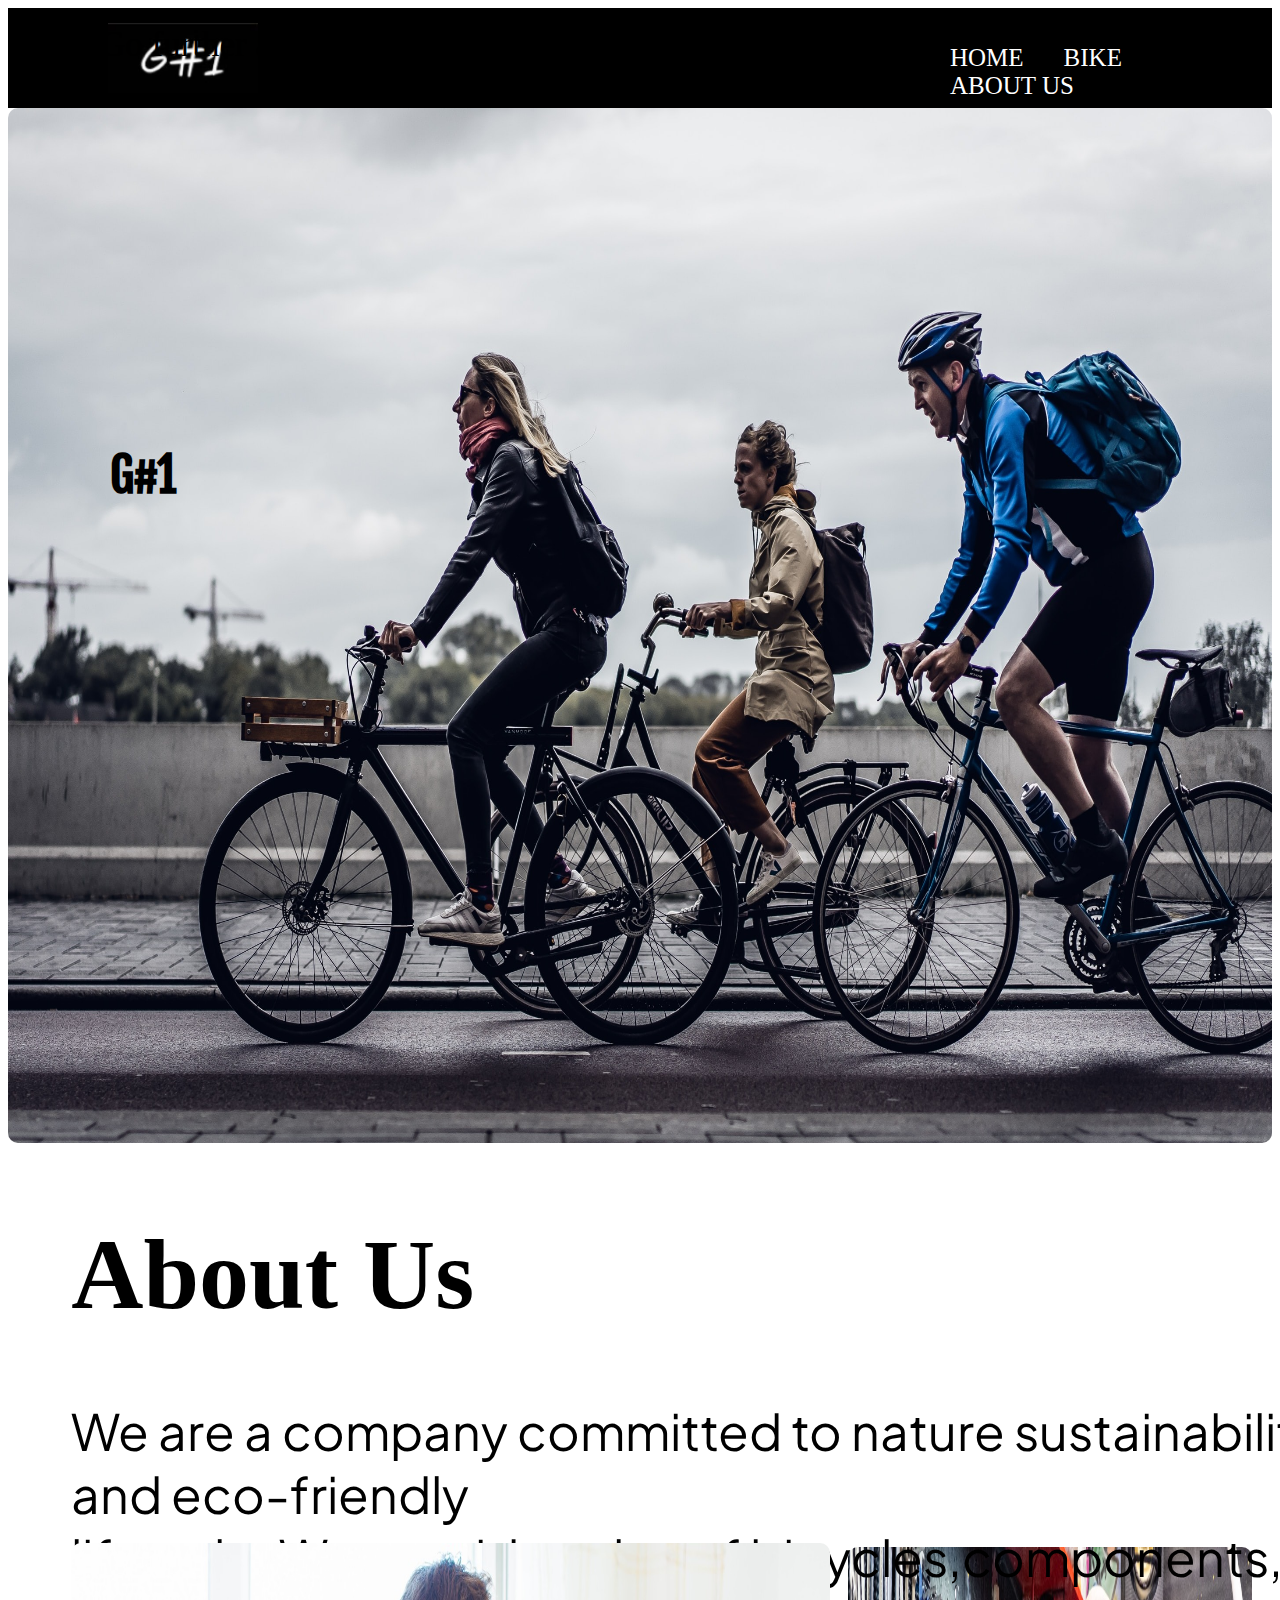
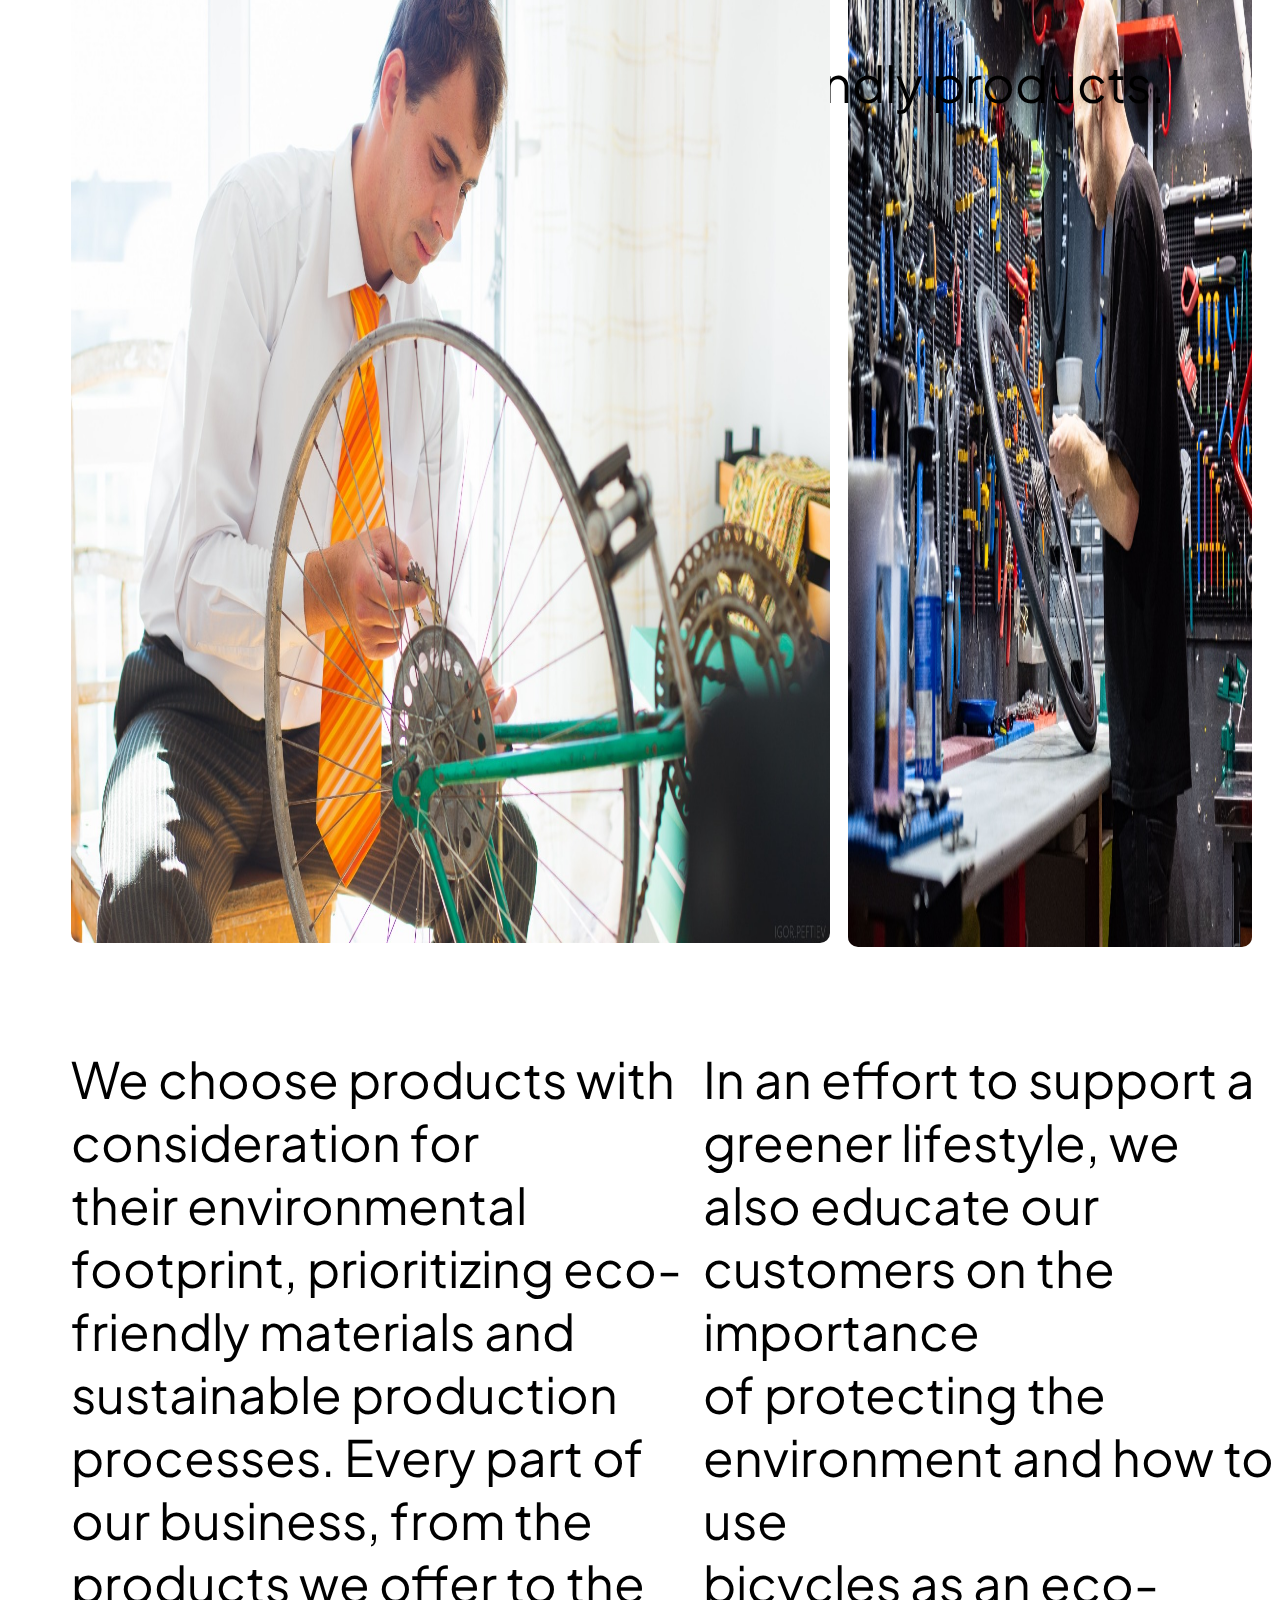
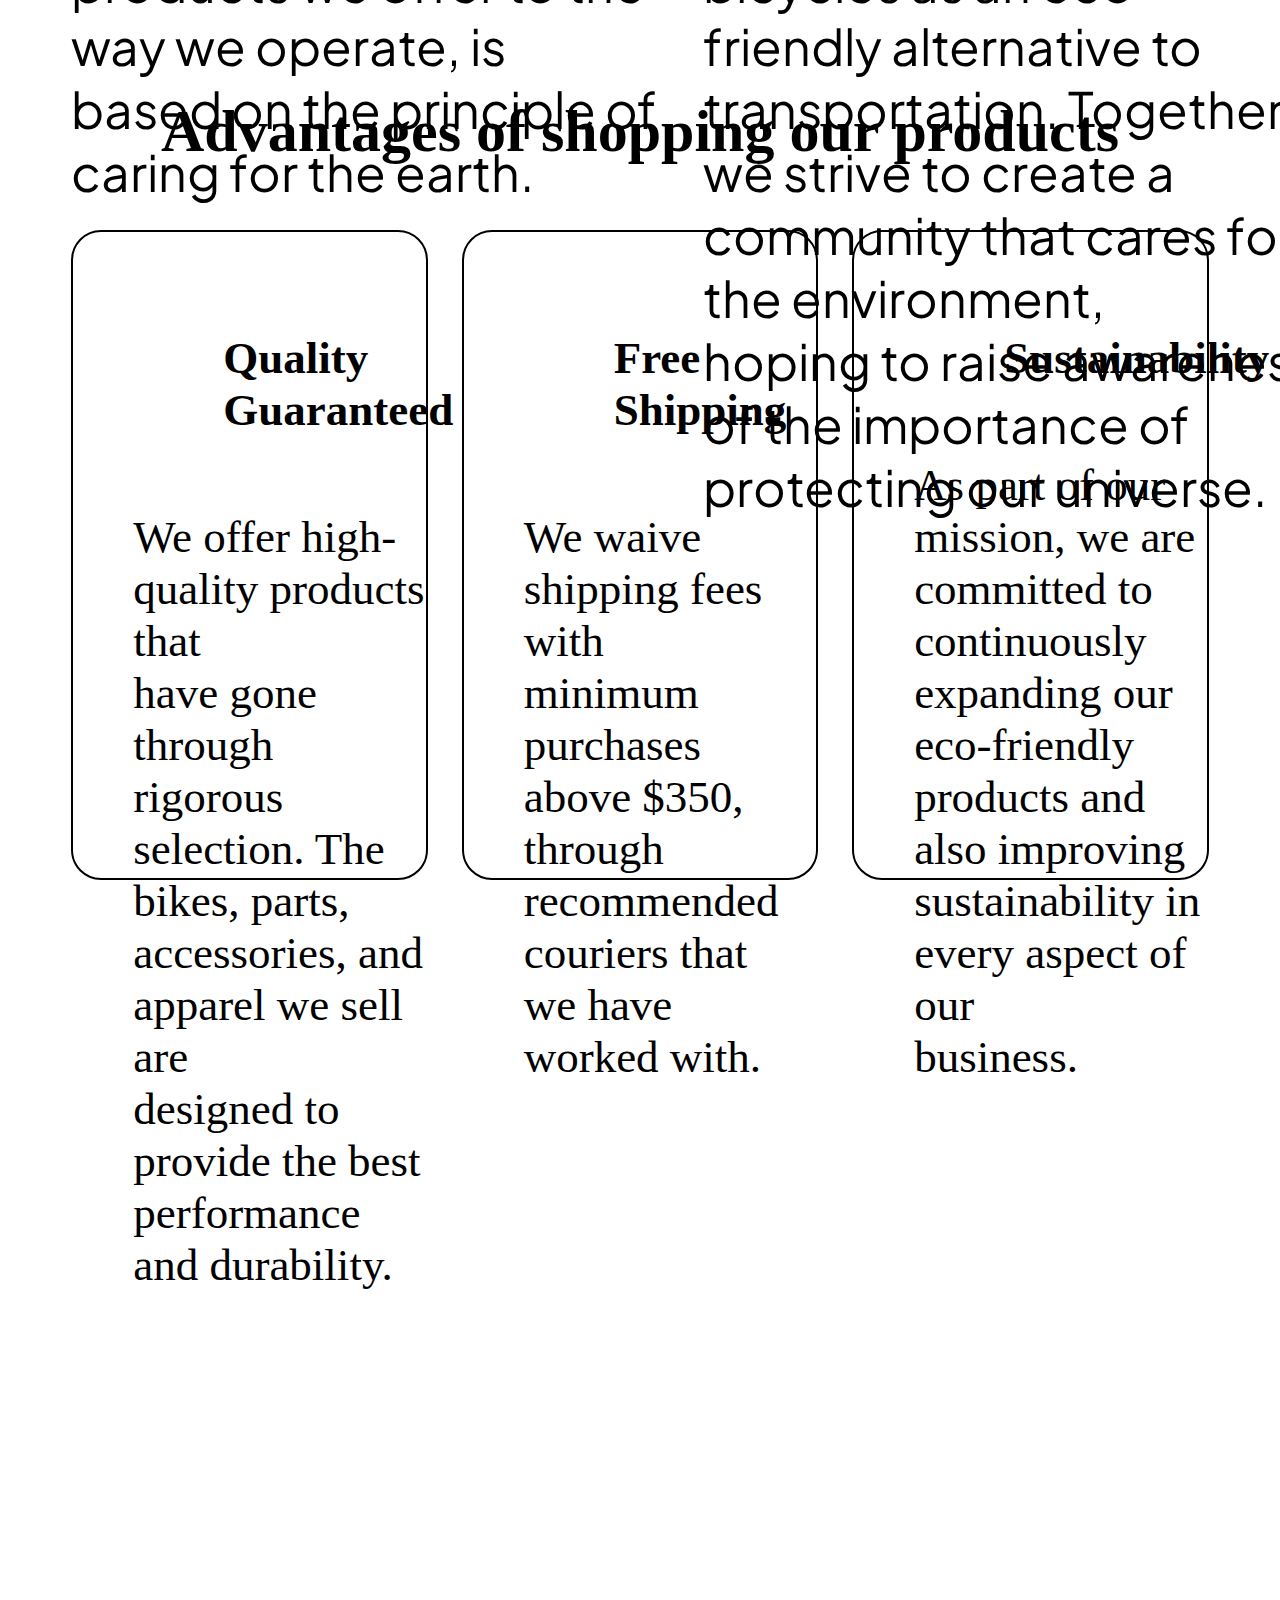
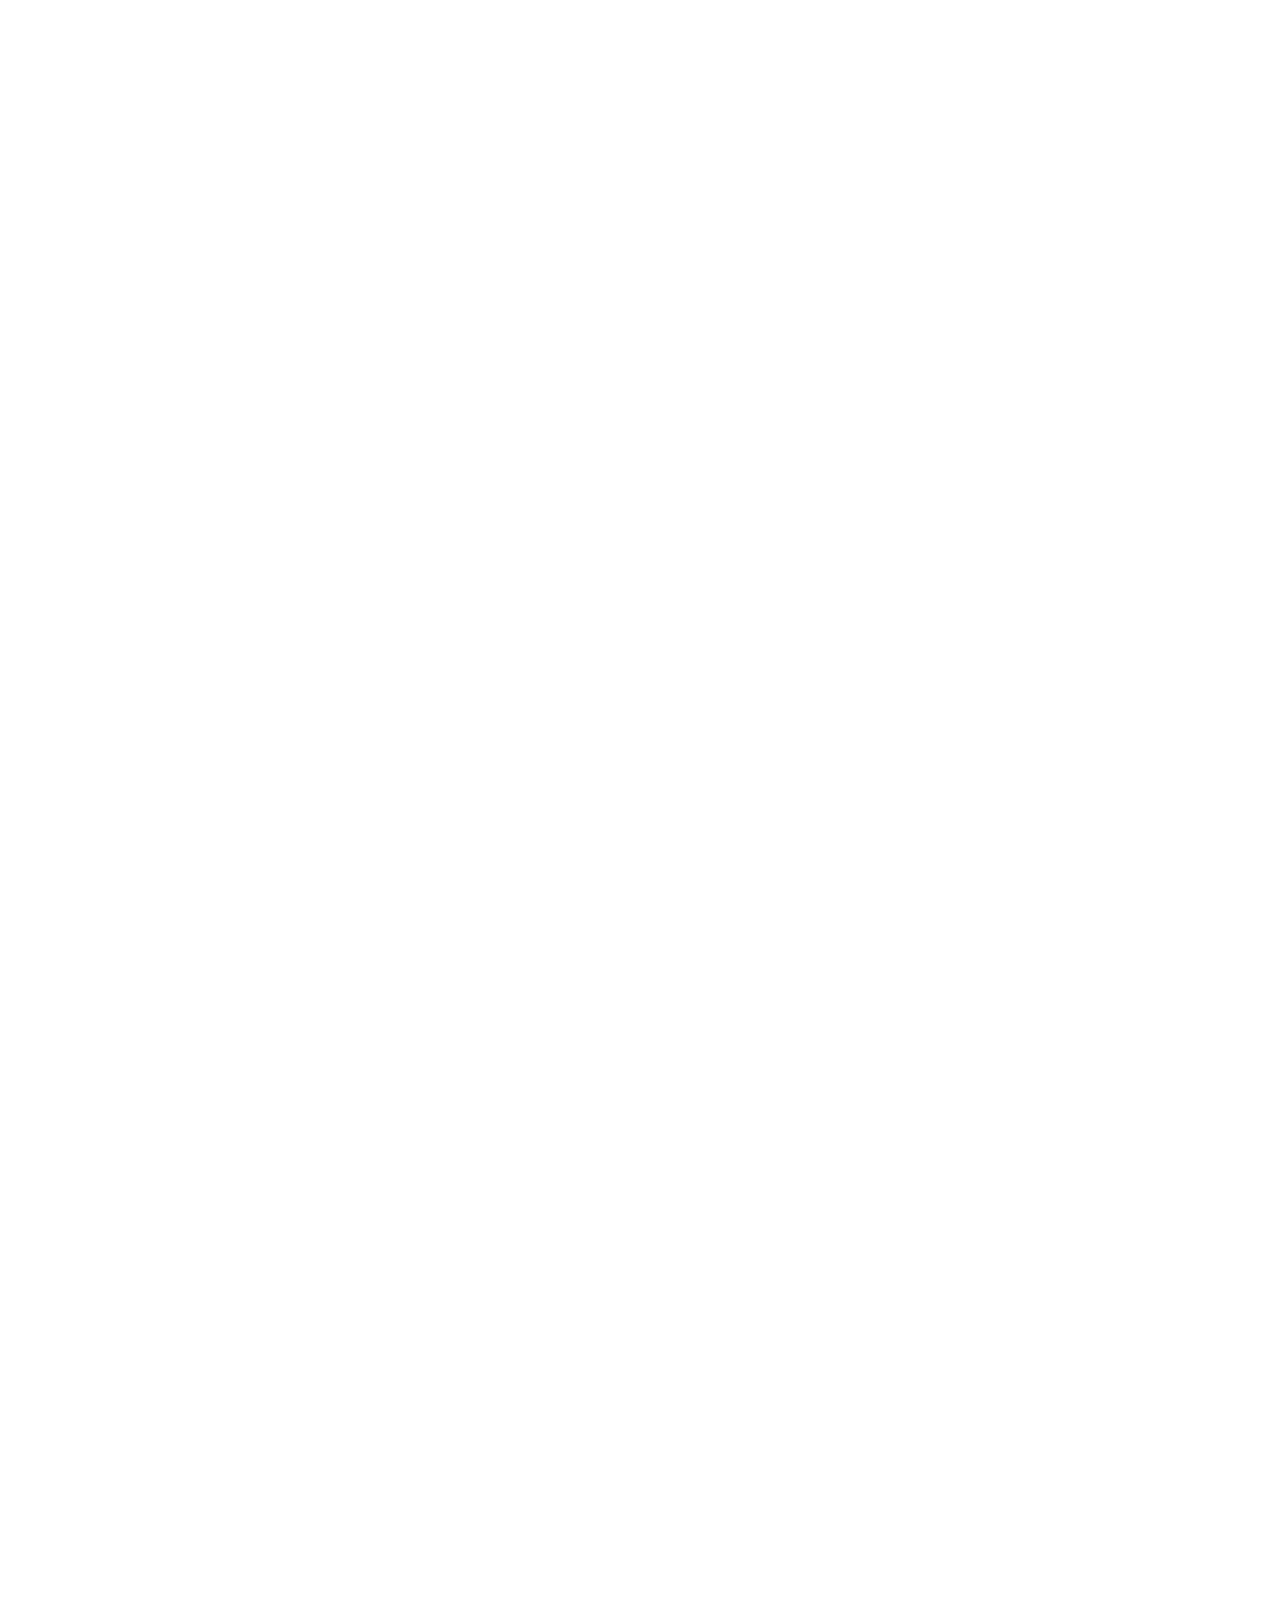
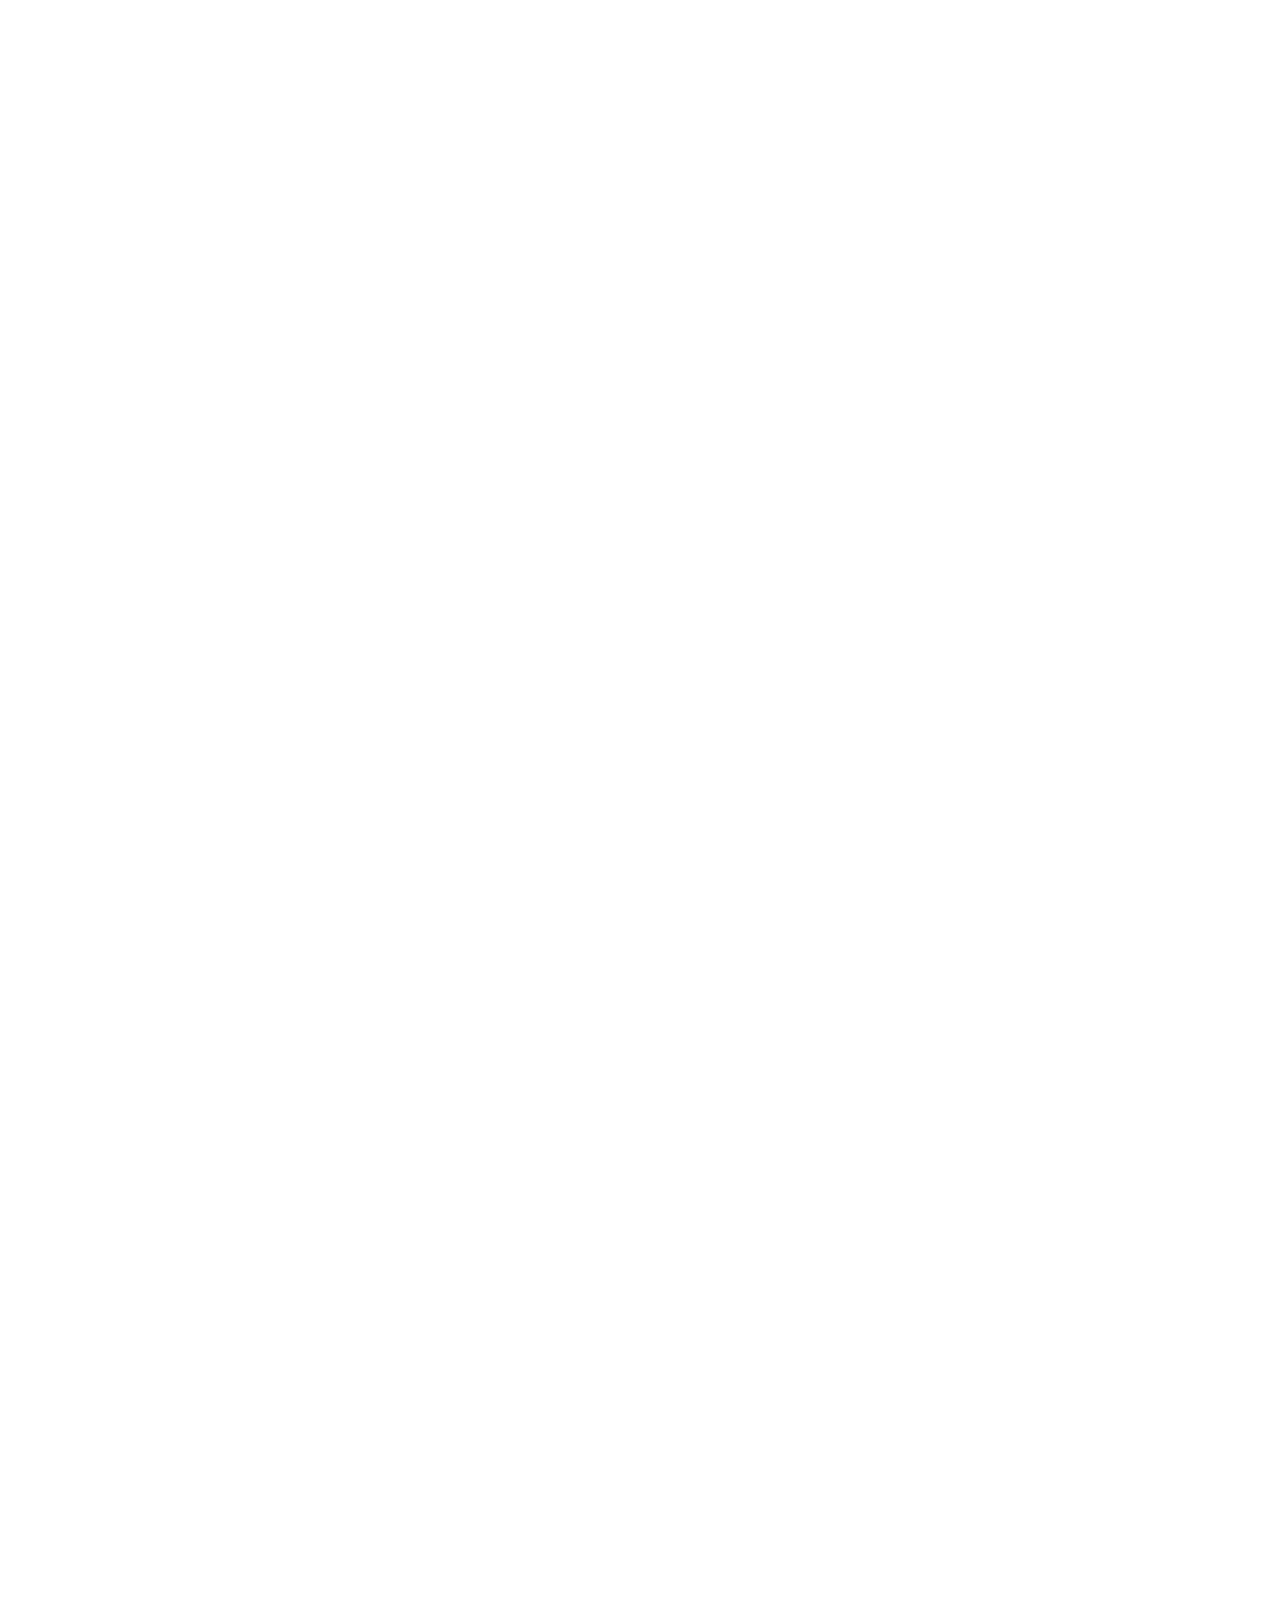
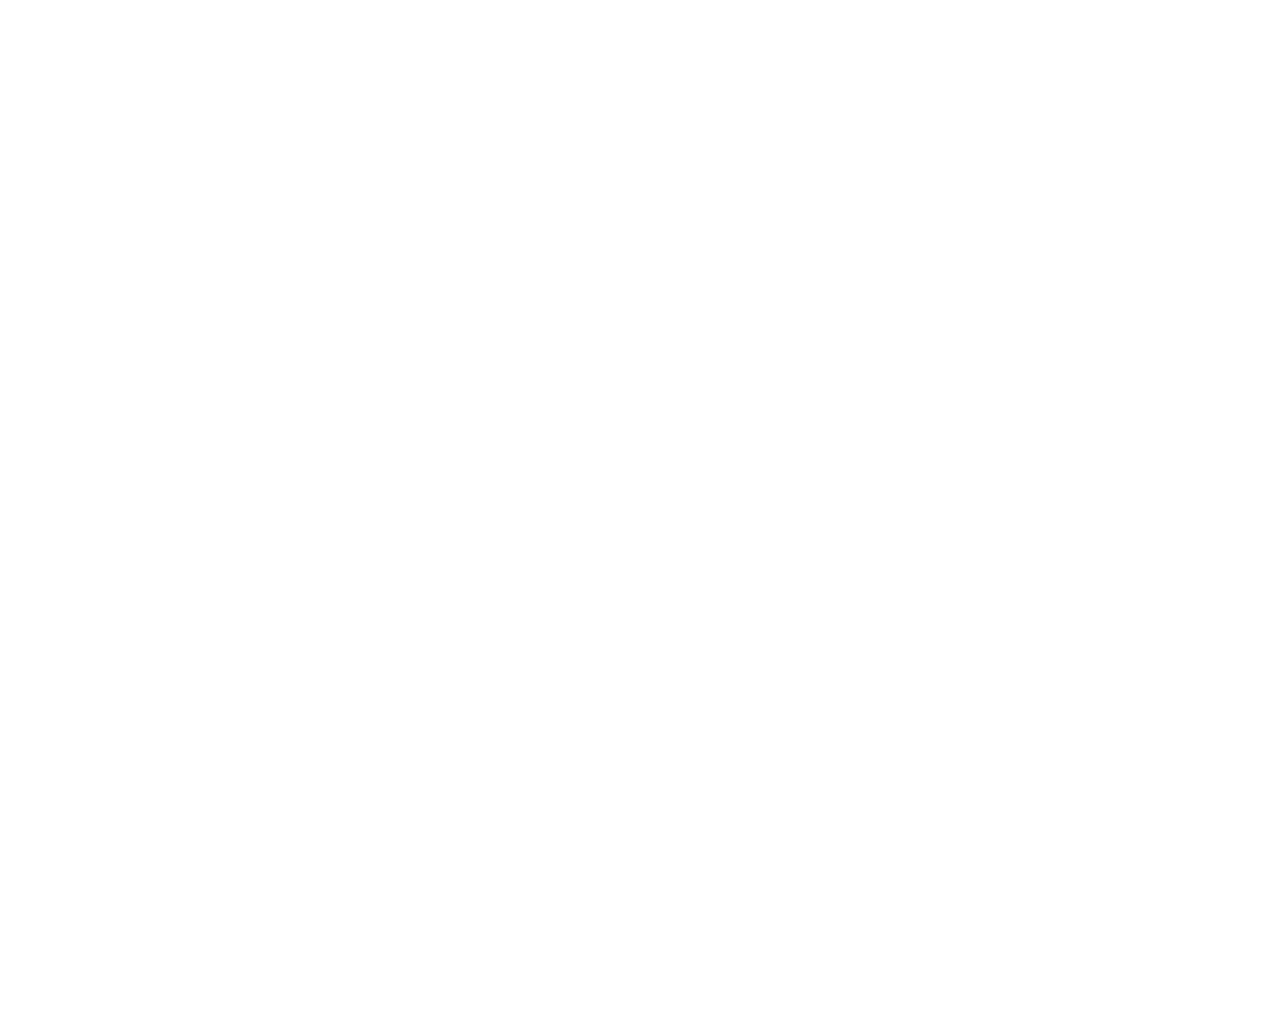
==== about.html @ 73c2079c "change name" ====
<!DOCTYPE html>
<html lang="en">
<head>
    <meta charset="UTF-8">
    <meta name="viewport" content="width=device-width, initial-scale=1.0">
    <link rel="stylesheet" href="about.css">
    <link rel="stylesheet" href="https://cdnjs.cloudflare.com/ajax/libs/font-awesome/6.5.1/css/all.min.css" integrity="sha512-DTOQO9RWCH3ppGqcWaEA1BIZOC6xxalwEsw9c2QQeAIftl+Vegovlnee1c9QX4TctnWMn13TZye+giMm8e2LwA==" crossorigin="anonymous" referrerpolicy="no-referrer" />
    <title>selling brief</title>
</head>

<body>
    <section>
        <!--member1-->
        <div class="container">
            <header>
              <div class="logo">
                <img src="Untitled.jpeg" alt="" />
              </div>
              <div class="menu">
                <ul>
                  <li><a href="">Home</a></li>
                  <li><a href="">Bike</a></li>
                  <li><a href="">About Us</a></li>
                </ul>
              </div>
            </header>
            <div class="logo-1">
              <img src="bicycle.jpeg" alt="" />
              <p>Go further and get healthy with</p>
              <h2>G#1</h2>
            </div>
            <div class="about">
              <h1>About Us</h1>
              <p>
                We are a company committed to nature sustainability and eco-friendly
                <br />
                lifestyle. We provide sales of bicycles,components, accessories, and
                <br />
                apparel with a focus on eco-friendly products.
              </p>
            </div>
            <div class="logo-1">
              <div class="logo-2">
                <img src="d18e05e880834a785d531b4a90158e84.jpeg" alt="" />
              </div>
              <div class="logo-3">
                <img src="058aba63ff0f1a1d6eaedd270031403d.jpeg" alt="" />
              </div>
            </div>
            <div class="hai">
              <div class="hai-1">
                <p>
                  We choose products with consideration for<br />
                  their environmental footprint, prioritizing eco-<br />
                  friendly materials and sustainable production<br />
                  processes. Every part of our business, from the <br />
                  products we offer to the way we operate, is<br />
                  based on the principle of caring for the earth.
                </p>
              </div>
              <div class="hai-2">
                <p>
                  In an effort to support a greener lifestyle, we <br />
                  also educate our customers on the importance <br />
                  of protecting the environment and how to use <br />
                  bicycles as an eco-friendly alternative to <br />
                  transportation. Together, we strive to create a <br />
                  community that cares for the environment, <br />
                  hoping to raise awareness of the importance of<br />
                  protecting our universe.
                </p>
              </div>
            </div>
            <span style="font-size: 60px; justify-content: center; display: flex;"><b>Advantages of shopping our products</b> </span>
            <div class="jessie">
              <div class="jessie-2">
                <div>
                <i class="fa-solid fa-shield-halved"></i>
                <h5>Quality Guaranteed</h5>
              </div>
                <p>We offer high-quality products that<br> have gone through rigorous <br>
                  selection. The bikes, parts,<br>
                  accessories, and apparel we sell are <br>
                  designed to provide the best <br>
                  performance and durability.</p>
              </div>
              <div class="jessie-2">
                <div>
                <i class="fa-solid fa-car"></i>
                <h5>Free Shipping</h5>
              </div>
                <p>We waive shipping fees with<br>
                   minimum purchases above $350, <br>
                   through recommended couriers that <br>
                   we have worked with.</p>
              </div>
              <div class="jessie-2">
                <div>
                  <i class="fa-solid fa-arrows-rotate"></i>
                <h5>Sustainability</h5>
              </div>
                <p>As part of our mission, we are <br>
                  committed to continuously<br>
                  expanding our eco-friendly<br>
                  products and also improving <br>sustainability in every aspect of our <br>
                  business.</p>
              </div>
            </div>
           
          </div>
    </section>
    <section>
        
        <!--member2-->
    </section>
    <section>

        <!--member3-->
    </section>
    <section>
        
        <!--member4-->
      
    </section>
</body>
</html>
---- about.css ----
@import url('https://fonts.googleapis.com/css2?family=Fjalla+One&family=Lobster&family=Montserrat:ital,wght@1,100&family=Permanent+Marker&family=Single+Day&display=swap');

@import url('https://fonts.googleapis.com/css2?family=Plus+Jakarta+Sans:ital,wght@0,300;0,400;1,300&display=swap');
@import url('https://fonts.googleapis.com/css2?family=Plus+Jakarta+Sans:ital,wght@0,300;0,400;0,700;1,300&display=swap');




.container{
    width: 100%;
    height: 1000vh;
    /* background-color: aqua; */
}
header {
    width: 100%;
    height: 100px;
    /* float: left; */
    background-color: black;
    /* border-radius: 10px; */
    display: flex;
    
    
}
.logo img{
    width: 150px;
    height: auto;
    margin-top: 15px;
    margin-left: 100px;

}
.menu{
    width: 100%;
    height: 100px;
    display: flex;
    justify-content: center;
    margin-top: 20px;
    margin-left: 50%;
   
    
    
}
.menu ul{
    list-style-type: none;

}
.menu ul li{
    float: left;
    
}
.menu ul li a{
    padding: 20px;
    text-decoration: none;
    font-size: 25px;
    color:white;
    text-transform: uppercase;

}
.menu ul li a:hover{
    background-color:hotpink;
    /* padding: 5px; */
}
.logo-1 img{
    width: 100%;
    height: 115vh;
    border-radius: 10px;
    margin-right: 20px;
}
.logo-1 p{
    font-size: 35px;
    bottom: 800px;
    position: absolute;
    left: 100px;

}
.logo-1 h2{
    font-family: 'Fjalla One', sans-serif;
    bottom: 800px;
    position: absolute;
    left: 110px;
    /* line-height: -3; */
    font-size: 3rem;
    top: 45%;

}
.about{
    width: 100%;
    height: 200px;
    margin-left: 5%;
    margin-top: 70px;
}
.about h1{
    width: 100%;
    height: auto;
    font-size: 100px;
    /* margin-top: 50px; */
}
.about p{
    font-size: 50px;
    font-family: 'Plus Jakarta Sans', sans-serif;
    margin-top: 30px;
}
.logo-1{
    width: 100%;
    height: auto;
    
}
.logo-2 img{
    width: 60%;
    height: 1000px;
    margin-top: 10%;
    margin-left: 5%;
}
.logo-3 img{
    width: 32%;
    height: 1000px;
    display: flex;
    float: right;
    margin-top: -1000px;

}
.hai{
    width: 100%;
    height: auto;
    margin-left: 5%;
    margin-top: 100px;
    
}
.hai-1 p{
    width: 50%;
    height: 600px;
    font-family: 'Plus Jakarta Sans', sans-serif;
    font-size: 50px;
    margin-top: 100px;
}
.hai-2 p{
    width: 50%;
    height: 600px;
    font-family: 'Plus Jakarta Sans', sans-serif;
    font-size: 50px;
    display: flex;
    float: right;
    margin-top: -650px;
}
.jessie{
    width: 90%;
    height: 650px;
    display: flex;
    justify-content: space-between;
    margin-left: 5%;
    margin-top: 5%;
}


.jessie-2 {
    border: solid white;
    width: 31%;
    border: 2px solid #000; 
    /* font-size: 50px; */
    border-radius: 30px;
    
    

}
.jessie-2 h5{
    font-size: 45px;
    margin-top: 100px;
    margin-left: 150px;
    
}
.jessie-2 i{
    font-size: 45px;
    float: left;
    margin-top: 4px;
    margin-left: 70px;
    
    
}
.jessie-2 p{
   margin-left: 60px;
   font-size: 45px;
   line-height:1,5;
   margin-top: 65px;
}
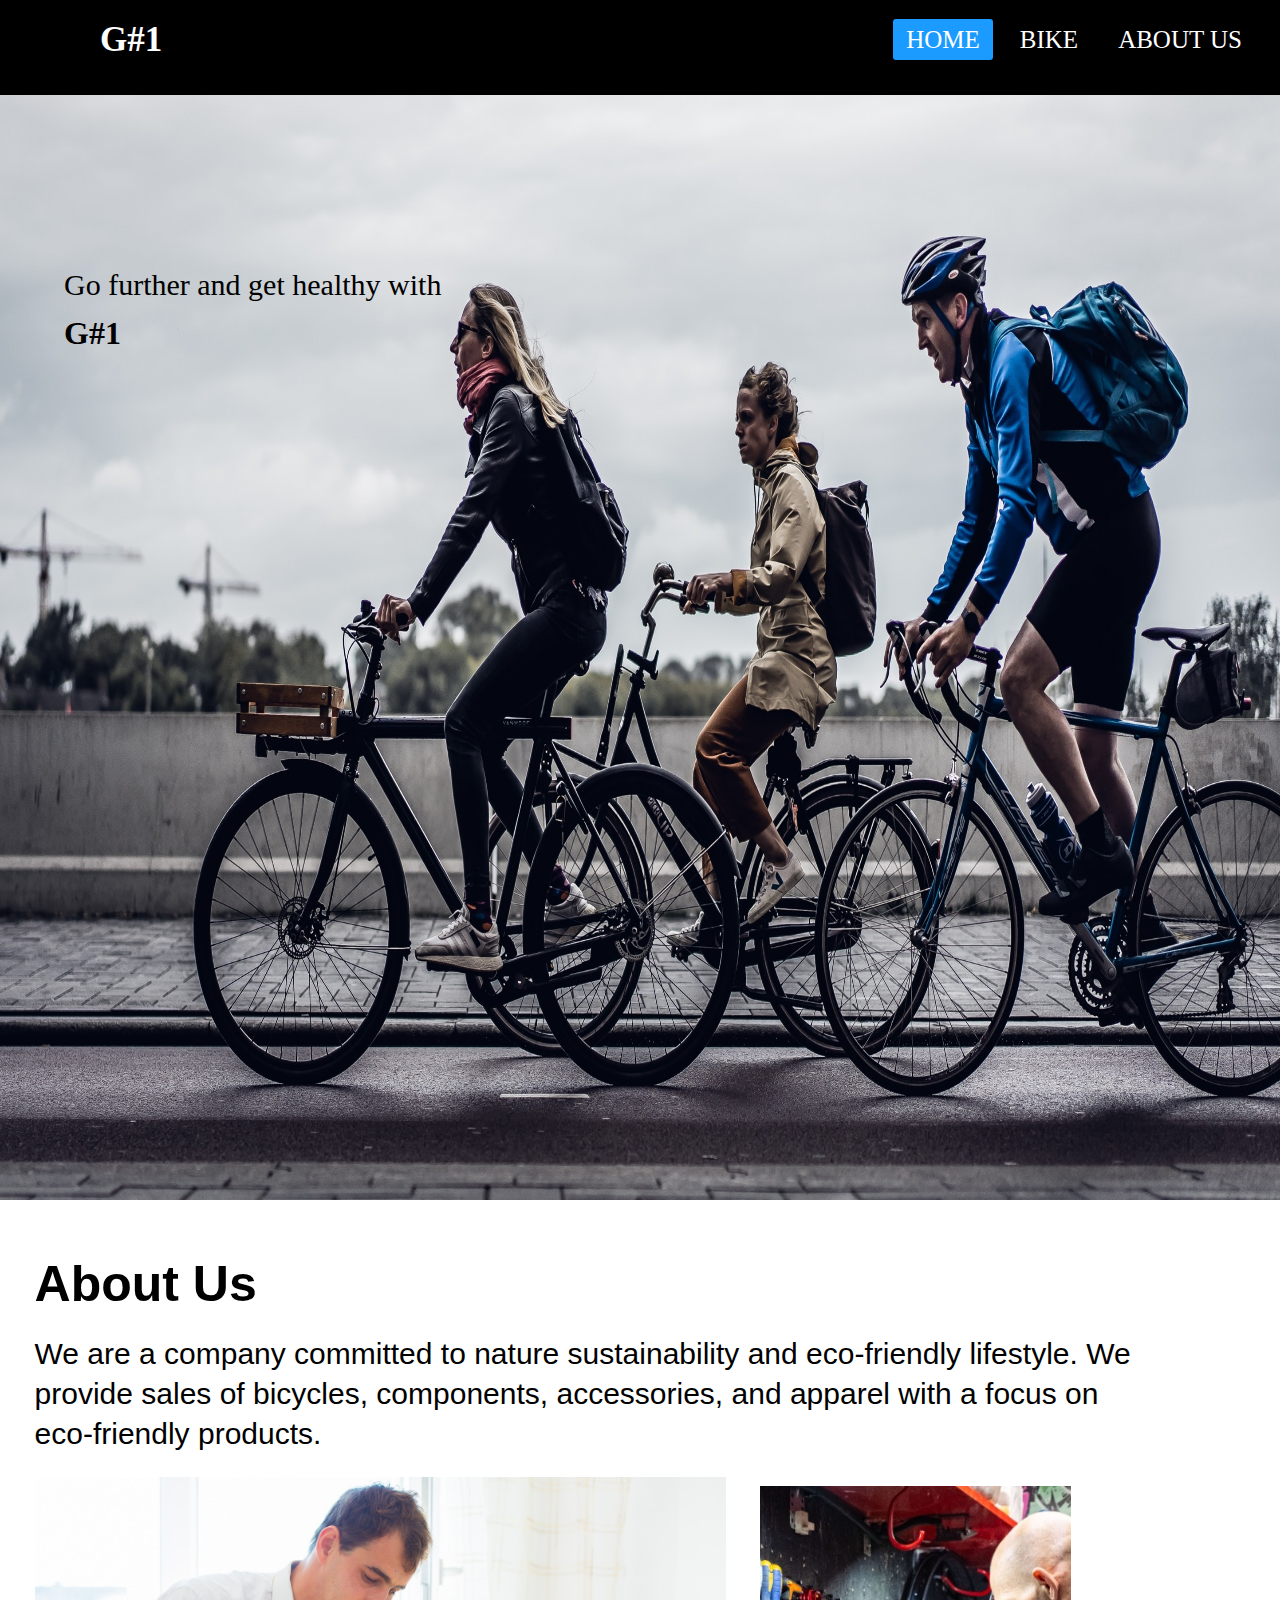
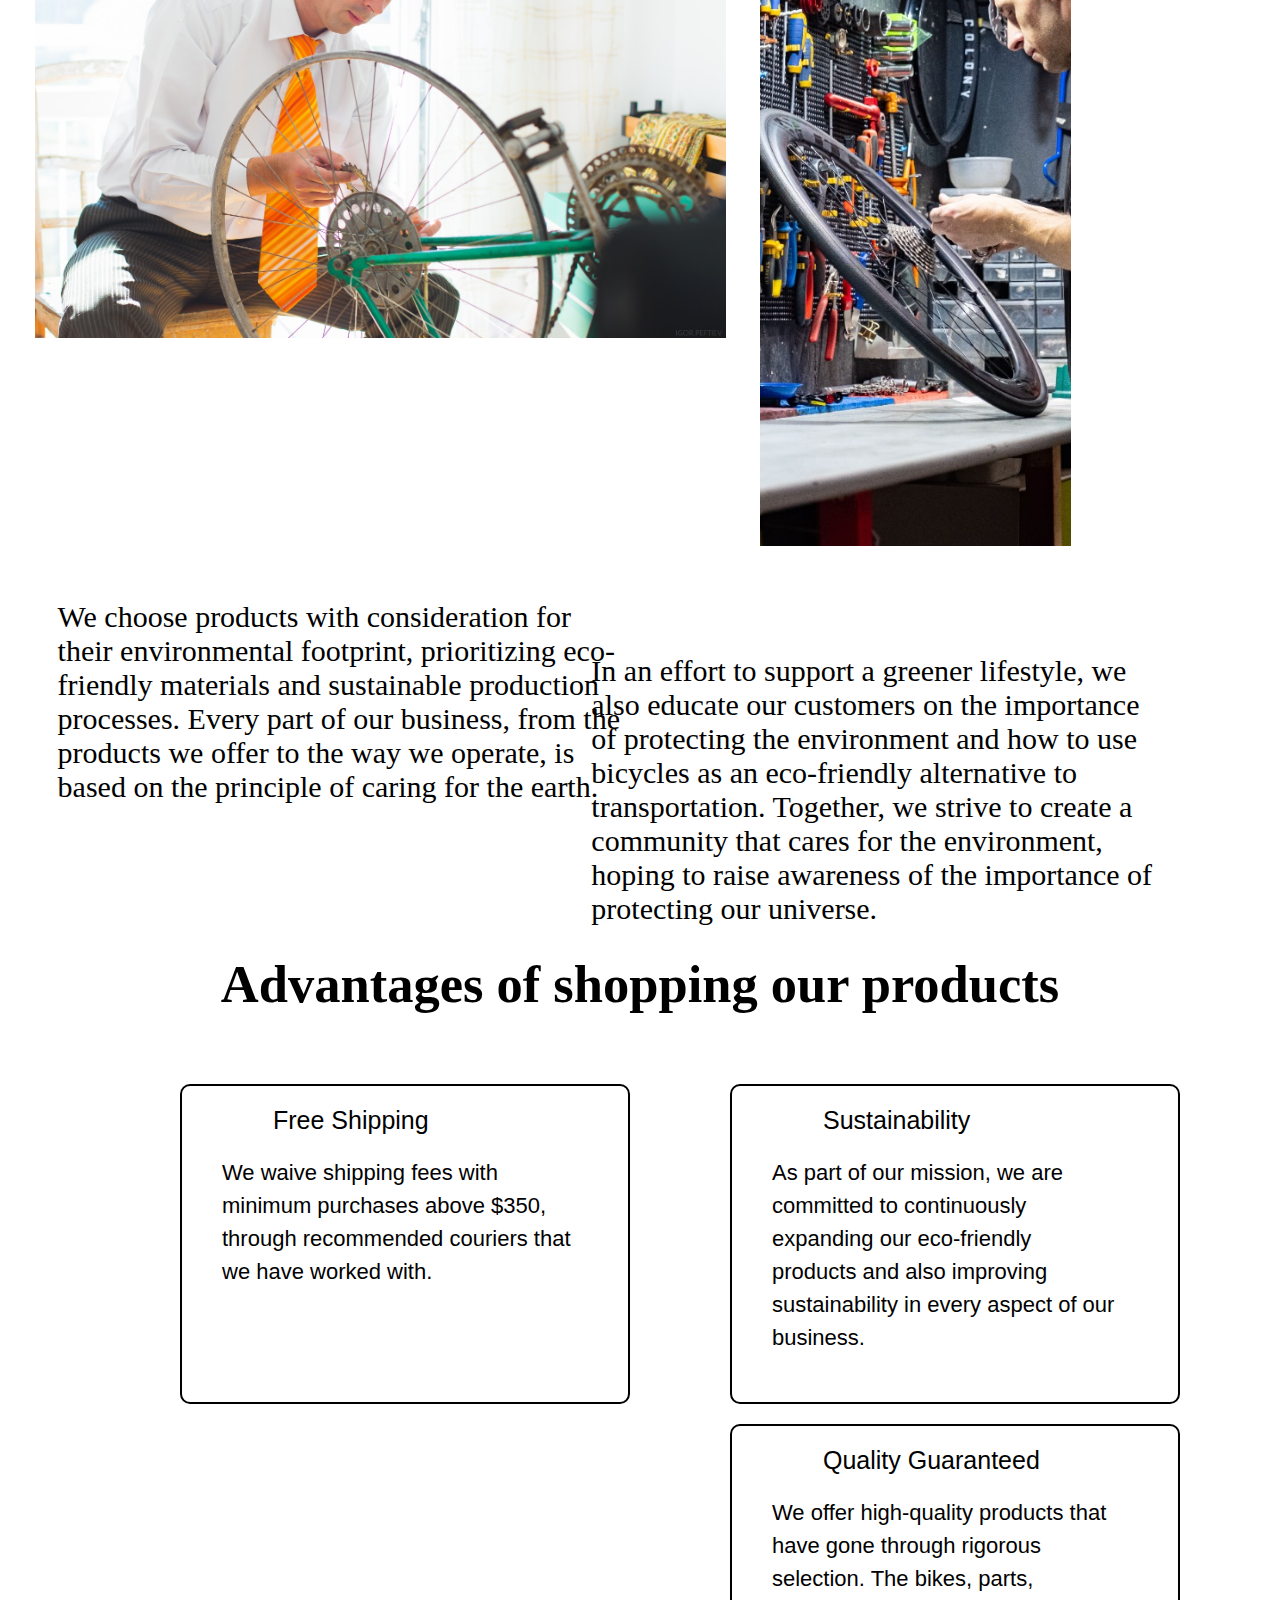
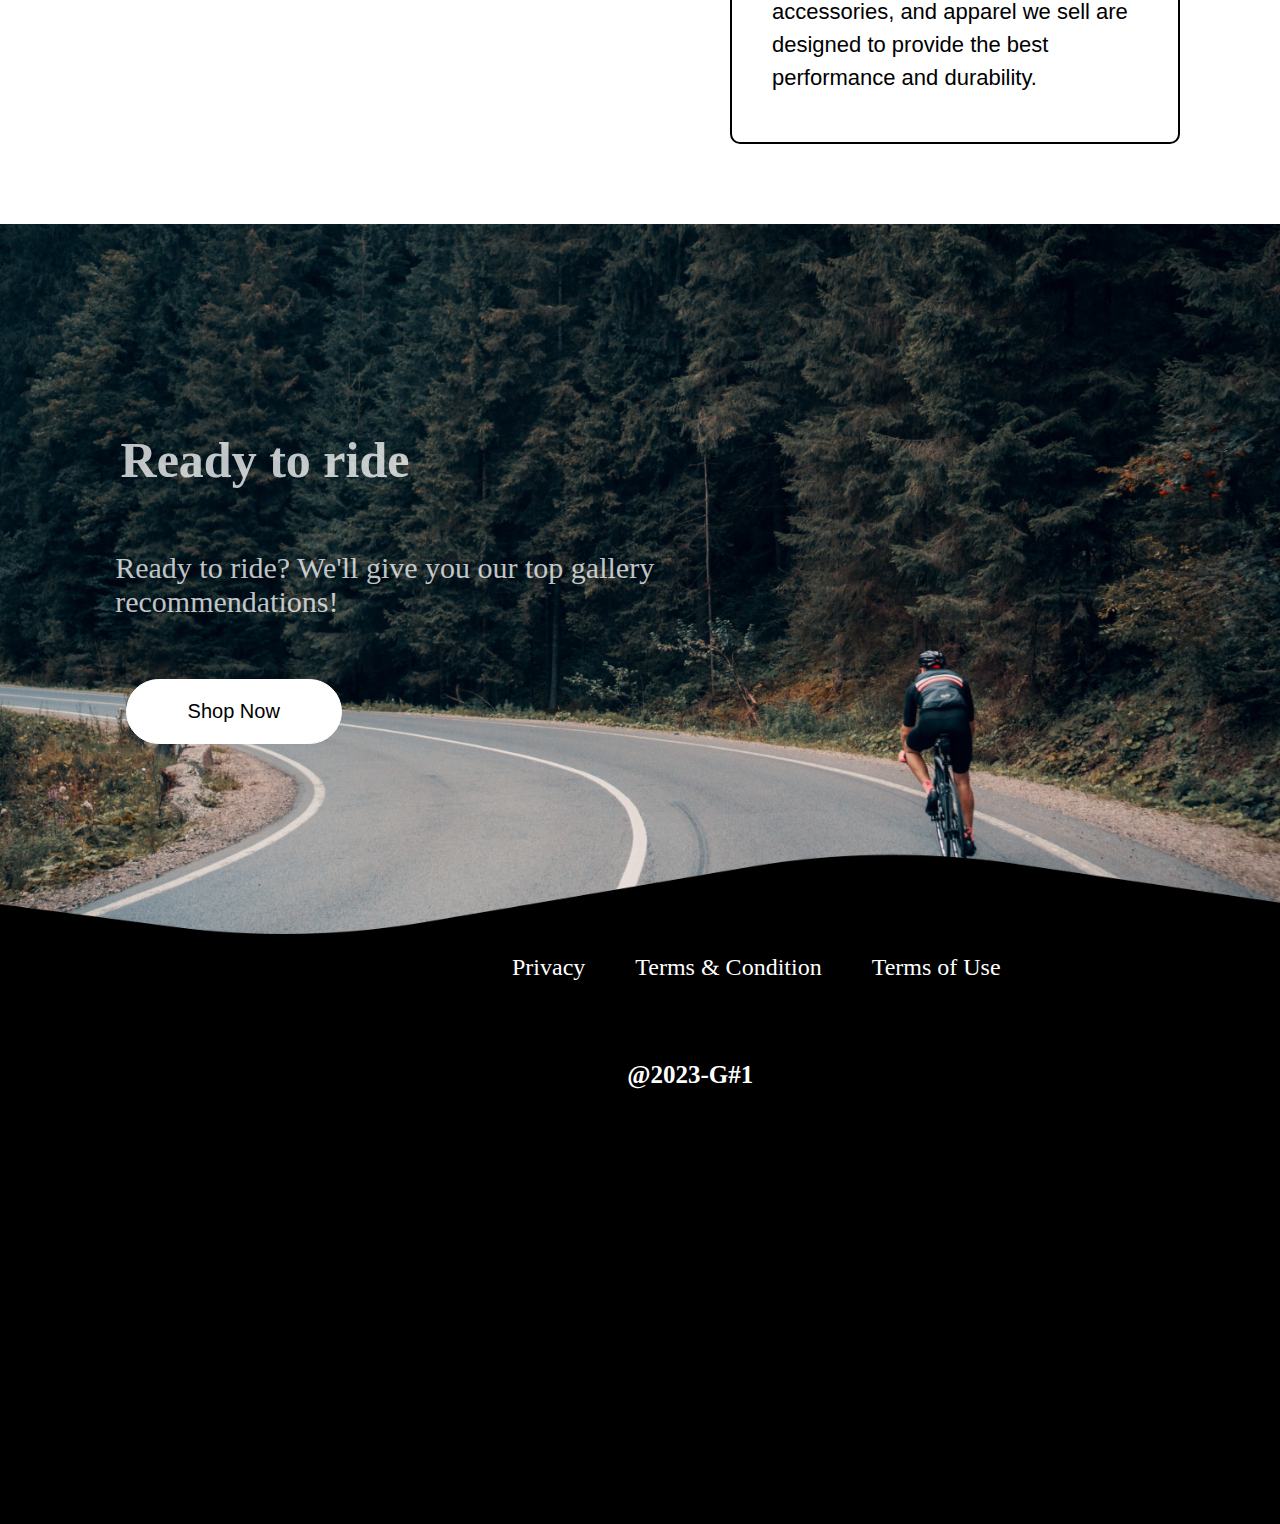
==== commit 0681b96a: "from thay" ====
--- a/about.html
+++ b/about.html
@@ -9,118 +9,157 @@
 </head>
 
 <body>
-    <section>
-        <!--member1-->
-        <div class="container">
-            <header>
-              <div class="logo">
-                <img src="Untitled.jpeg" alt="" />
-              </div>
-              <div class="menu">
-                <ul>
-                  <li><a href="">Home</a></li>
-                  <li><a href="">Bike</a></li>
-                  <li><a href="">About Us</a></li>
-                </ul>
-              </div>
-            </header>
-            <div class="logo-1">
-              <img src="bicycle.jpeg" alt="" />
-              <p>Go further and get healthy with</p>
-              <h2>G#1</h2>
+  <section>
+    <!--member1-->
+    <div class="container">
+      <nav>
+        <input type="checkbox" id="check" />
+        <label for="check" class="checkbtn">
+          <i class="fa-solid fa-bars"></i>
+        </label>
+        <label class="logo">G#1</label>
+        <ul>
+          <li><a class="active" href="index.html">Home</a></li>
+          <li><a href="Product.html">BiKe</a></li>
+          <li><a href="#">about Us </a></li>
+        </ul>
+      </nav>
+
+      <div class="conainer1">
+        <h6><span>.</span></h6>
+        <p>Go further and get healthy with</p>
+        <h3>G#1</h3>
+      </div>
+
+      <section>
+        <div class="about">
+          <div class="first-text">
+            <h1>About Us</h1>
+            <p>
+              We are a company committed to nature sustainability and
+              eco-friendly lifestyle. We provide sales of bicycles,
+              components, accessories, and apparel with a focus on
+              eco-friendly products.
+            </p>
+          </div>
+          <div class="about-img">
+            <div class="img1">
+              <img src="d18e05e880834a785d531b4a90158e84.jpeg" alt="" />
             </div>
-            <div class="about">
-              <h1>About Us</h1>
-              <p>
-                We are a company committed to nature sustainability and eco-friendly
-                <br />
-                lifestyle. We provide sales of bicycles,components, accessories, and
-                <br />
-                apparel with a focus on eco-friendly products.
-              </p>
+            <div class="img2">
+              <img src="058aba63ff0f1a1d6eaedd270031403d.jpeg" alt="" />
             </div>
-            <div class="logo-1">
-              <div class="logo-2">
-                <img src="d18e05e880834a785d531b4a90158e84.jpeg" alt="" />
-              </div>
-              <div class="logo-3">
-                <img src="058aba63ff0f1a1d6eaedd270031403d.jpeg" alt="" />
-              </div>
+          </div>
+
+          <p class="p-top">
+            We choose products with consideration for <br />their
+            environmental footprint, prioritizing eco- <br />friendly
+            materials and sustainable production <br />
+            processes. Every part of our business, from the <br />
+            products we offer to the way we operate, is <br />
+            based on the principle of caring for the earth.
+          </p>
+          <p class="p-bottom">
+            In an effort to support a greener lifestyle, we <br />
+            also educate our customers on the importance <br />
+            of protecting the environment and how to use <br />
+            bicycles as an eco-friendly alternative to <br />
+            transportation. Together, we strive to create a <br />
+            community that cares for the environment,<br />
+            hoping to raise awareness of the importance of<br />
+            protecting our universe.
+          </p>
+        </div>
+      </section>
+
+      <span
+        class="moka"
+        >
+        <h2>Advantages of shopping our products</h2>
+      </span>
+
+      <div class="textbox5">
+        <div class="textbox5-1">
+          <div class="textbox5-1-1">
+            <div class="textbox5-1-1-1">
+              <a href=""><i class="fa-solid fa-rotate-right"></i></a>
+              <div class="textbox5-1-1-1-2">Sustainability</div>
             </div>
-            <div class="hai">
-              <div class="hai-1">
-                <p>
-                  We choose products with consideration for<br />
-                  their environmental footprint, prioritizing eco-<br />
-                  friendly materials and sustainable production<br />
-                  processes. Every part of our business, from the <br />
-                  products we offer to the way we operate, is<br />
-                  based on the principle of caring for the earth.
-                </p>
-              </div>
-              <div class="hai-2">
-                <p>
-                  In an effort to support a greener lifestyle, we <br />
-                  also educate our customers on the importance <br />
-                  of protecting the environment and how to use <br />
-                  bicycles as an eco-friendly alternative to <br />
-                  transportation. Together, we strive to create a <br />
-                  community that cares for the environment, <br />
-                  hoping to raise awareness of the importance of<br />
-                  protecting our universe.
-                </p>
-              </div>
+            <div class="textbox5-1-1-2">
+              As part of our mission, we are <br />
+              committed to continuously <br />
+              expanding our eco-friendly <br />
+              products and also improving <br />
+              sustainability in every aspect of our <br />
+              business.
             </div>
-            <span style="font-size: 60px; justify-content: center; display: flex;"><b>Advantages of shopping our products</b> </span>
-            <div class="jessie">
-              <div class="jessie-2">
-                <div>
-                <i class="fa-solid fa-shield-halved"></i>
-                <h5>Quality Guaranteed</h5>
-              </div>
-                <p>We offer high-quality products that<br> have gone through rigorous <br>
-                  selection. The bikes, parts,<br>
-                  accessories, and apparel we sell are <br>
-                  designed to provide the best <br>
-                  performance and durability.</p>
-              </div>
-              <div class="jessie-2">
-                <div>
-                <i class="fa-solid fa-car"></i>
-                <h5>Free Shipping</h5>
-              </div>
-                <p>We waive shipping fees with<br>
-                   minimum purchases above $350, <br>
-                   through recommended couriers that <br>
-                   we have worked with.</p>
-              </div>
-              <div class="jessie-2">
-                <div>
-                  <i class="fa-solid fa-arrows-rotate"></i>
-                <h5>Sustainability</h5>
-              </div>
-                <p>As part of our mission, we are <br>
-                  committed to continuously<br>
-                  expanding our eco-friendly<br>
-                  products and also improving <br>sustainability in every aspect of our <br>
-                  business.</p>
-              </div>
+          </div>
+        </div>
+
+        <div class="textbox5-1">
+          <div class="textbox5-1-1">
+            <div class="textbox5-1-1-1">
+              <a href=""><i class="fa-solid fa-car"></i></a>
+              <div class="textbox5-1-1-1-2">Free Shipping</div>
             </div>
-           
+            <div class="textbox5-1-1-2">
+              We waive shipping fees with <br />
+              minimum purchases above $350, <br />
+              through recommended couriers that <br />
+              we have worked with.
+            </div>
           </div>
-    </section>
-    <section>
-        
-        <!--member2-->
-    </section>
-    <section>
+        </div>
 
-        <!--member3-->
-    </section>
-    <section>
-        
-        <!--member4-->
-      
-    </section>
+        <div class="textbox5-1">
+          <div class="textbox5-1-1">
+            <div class="textbox5-1-1-1">
+              <a href=""><i class="fa-solid fa-shield"></i></a>
+              <div class="textbox5-1-1-1-2">Quality Guaranteed</div>
+            </div>
+            <div class="textbox5-1-1-2">
+              We offer high-quality products that <br />
+              have gone through rigorous <br />
+              selection. The bikes, parts, <br />
+              accessories, and apparel we sell are <br />
+              designed to provide the best <br />
+              performance and durability.
+            </div>
+          </div>
+        </div>
+      </div>
+
+      <footer class="content">
+        <div class="img">
+          <img src="img.png" alt="">
+          <div class="texbox">
+            <h1>Ready to ride</h1>
+            <p>
+              Ready to ride? We'll give you our top gallery <br>
+              recommendations!
+            </p>
+            <button class="button2">Shop Now</button>
+          </div>
+          <div class="box2">
+            <p>Privacy</p>
+            <p>Terms &#38; Condition</p>
+            <p>Terms of Use</p>
+          </div>
+          <div class="box3">
+            <h3>@2023-G#1</h3>
+          </div>
+        </div>
+      </footer>
+    </div>
+  </section>
+  <section>
+    <!--member2-->
+  </section>
+  <section>
+    <!--member3-->
+  </section>
+  <section>
+    <!--member4-->
+  </section>
 </body>
 </html>--- a/about.css
+++ b/about.css
@@ -1,3 +1,16 @@
+*{
+    padding: 0;
+    margin: 0;
+    text-decoration: none;
+    list-style: none;
+    box-sizing: border-box;
+}
+body{
+    margin: 0;
+    padding: 0;
+}
+
+
 @import url('https://fonts.googleapis.com/css2?family=Fjalla+One&family=Lobster&family=Montserrat:ital,wght@1,100&family=Permanent+Marker&family=Single+Day&display=swap');
 
 @import url('https://fonts.googleapis.com/css2?family=Plus+Jakarta+Sans:ital,wght@0,300;0,400;1,300&display=swap');
@@ -8,180 +21,518 @@
 
 .container{
     width: 100%;
-    height: 1000vh;
+    height: auto;
     /* background-color: aqua; */
 }
-header {
-    width: 100%;
-    height: 100px;
-    /* float: left; */
-    background-color: black;
-    /* border-radius: 10px; */
-    display: flex;
-    
-    
-}
-.logo img{
-    width: 150px;
-    height: auto;
-    margin-top: 15px;
-    margin-left: 100px;
-
-}
-.menu{
-    width: 100%;
-    height: 100px;
-    display: flex;
-    justify-content: center;
-    margin-top: 20px;
-    margin-left: 50%;
+
+nav{
+    background: black;
+    height: 95px;
+    width: 100%;
+    position: fixed;
+    top: 0;
+    z-index: 99;
+}
+label.logo{
+    color: white;
+    font-size: 35px;
+    line-height: 80px;
+    padding: 0 100px;
+    font-weight: bold;
+}
+nav ul{
+    float: right;
+    margin-right: 20px;
+    
+}
+nav ul li{
+    display: inline-block;
+    line-height: 80px;
+    margin: 0 5px;
+
+}
+nav ul li a{
+    color: white;
+    font-size: 25px;
+    padding: 7px 13px;
+    border-radius: 3px;
+    text-transform: uppercase;
+}
+a.active,a:hover{
+    background: #1b9bff;
+    transition: .5s;
+}
+.checkbtn{
+    font-size: 30px;
+    color: white;
+    line-height: 80px;
+    float: right;
+    margin-right: 40px;
+    cursor: pointer;
+    display: none;
+}
+#check{
+    display: none;
+}
+
+
+
+.conainer1 {
+    width: 100%;
+    height: 1200px;
+    background-image: url(lyhai.jpeg);
+    background-size: 100% 100%;
+    
+}
+
+
+.conainer1 p {
+    margin-top: 20%;
+    margin-left:5%;
+    font-size: 30px;
+
+}
+
+.conainer1 h3 {
+    color: rgb(0, 0, 0);
+    margin-left: 5%;
+    margin-top: 1%;
+    font-size: 2rem;
+}
+
+
+.about{
+    width: 90%;
+    /* overflow: hidden; */
+    /* height: auto; */
+    /* margin: auto; */
+    margin-top: 5%;
    
-    
-    
-}
-.menu ul{
-    list-style-type: none;
-
-}
-.menu ul li{
-    float: left;
-    
-}
-.menu ul li a{
-    padding: 20px;
-    text-decoration: none;
-    font-size: 25px;
-    color:white;
-    text-transform: uppercase;
-
-}
-.menu ul li a:hover{
-    background-color:hotpink;
-    /* padding: 5px; */
-}
-.logo-1 img{
-    width: 100%;
-    height: 115vh;
-    border-radius: 10px;
-    margin-right: 20px;
-}
-.logo-1 p{
-    font-size: 35px;
-    bottom: 800px;
-    position: absolute;
-    left: 100px;
-
-}
-.logo-1 h2{
-    font-family: 'Fjalla One', sans-serif;
-    bottom: 800px;
-    position: absolute;
-    left: 110px;
-    /* line-height: -3; */
-    font-size: 3rem;
-    top: 45%;
-
-}
-.about{
-    width: 100%;
-    height: 200px;
-    margin-left: 5%;
-    margin-top: 70px;
-}
-.about h1{
-    width: 100%;
-    height: auto;
-    font-size: 100px;
-    /* margin-top: 50px; */
-}
-.about p{
+}
+.first-text{
+    /* width: 70%; */
+    /* height: 100px; */
+    font-size: 40px;
+    line-height: 40px;
+    font-family: 'Plus Jakarta Sans', sans-serif;
+   
+    
+}
+.first-text h1{
     font-size: 50px;
+    margin-left: 3%;
+}
+.first-text p{
     font-family: 'Plus Jakarta Sans', sans-serif;
     margin-top: 30px;
-}
-.logo-1{
+    font-size: 30px;
+    margin-left: 3%;
+}
+
+
+
+
+
+.about-img{
     width: 100%;
     height: auto;
-    
-}
-.logo-2 img{
+    overflow: hidden;
+    margin-top: 0%;
+}
+.img1{
+    float: left;
     width: 60%;
-    height: 1000px;
-    margin-top: 10%;
+    height: auto;
+    overflow: hidden;
+    margin-top: 2%;
+    margin-left: 3%;
+    /* background-color: #000; */
+
+   
+}
+.img1 img{
+    width: 100%;
+    height: auto;
+    overflow: hidden;
+    object-fit: cover;
+}
+.img2{
+    width: 30%;
+    height:auto;
+    /* margin-top: 5%; */
+    overflow: hidden;
+
+  
+   
+}
+.img2 img{
+    margin-left: 10%;
+    width: 100%;
+    height: 660px;
+    object-fit: cover;
+    margin-top:32px;
+    background-color: #000;
+}
+.p-top{
     margin-left: 5%;
-}
-.logo-3 img{
-    width: 32%;
-    height: 1000px;
+    font-size: 30px;
+    margin-top: 50px;
+}
+.p-bottom{
+    margin-left: 30px;
+    font-size: 30px;
+    margin-top: -13%;
+    float: right;
+}
+
+.textbox5{
+    margin-right: 0px;
+    margin-top: 50px;
+    width: 100%;
+    height: auto;
+    overflow: hidden;
+    /* background-color: orange; */
+    /* margin: auto; */
+}
+.textbox5-1{
+    width: 450px;
+    height: 320px;
+    /* background-color: blue; */
+    /* margin-left: 400px; */
+    float: right;
+    margin: auto;
+    border: 2px solid black;
+    margin-top: 20px;
+    margin-right: 100px;
+    border-radius: 10px;
+}
+.textbox5-1-1{
+    width: 90%;
+    height: 250px;
+    margin-left: 40px;
+    /* background-color: blanchedalmond; */
+    margin-top: 35px;
+}
+.textbox5-1-1-1{
+    width: 100%;
+    height: 30px;
+    margin-left: 1px;
+    /* background-color: rgb(27, 202, 21); */
+    margin-top: 50px;
+    font-size: 25px
+}
+.textbox5-1-1-1 a i{
+    color: black;
+    font-size:30px;
+}
+.textbox5-1-1-1-2{
+    width: 300px;
+    /* background-color: yellow; */
+    margin-left: 50px;
+    margin-top: -30px;
+    font-family: 'Plus Jakarta Sans', sans-serif;
+}
+.textbox5-1-1-2{
+    width: 100%;
+    height: 220px;
+    /* background-color: rgb(194, 114, 17); */
+    font-size: 22px;
+    margin-top: 20px;
+    font-family: 'Plus Jakarta Sans', sans-serif;
+    line-height: 1.5;
+}
+
+.content {
+    width: 100%;
+    height: 1300px;
+    overflow: hidden;
+    background-color: rgb(0, 0, 0);
+    position: relative;
+    margin-top: 80px;
+
+}
+
+.img img {
+    width: 100%;
+    height: 100%;
+    overflow: hidden;
     display: flex;
-    float: right;
-    margin-top: -1000px;
-
-}
-.hai{
-    width: 100%;
-    height: auto;
-    margin-left: 5%;
-    margin-top: 100px;
-    
-}
-.hai-1 p{
-    width: 50%;
-    height: 600px;
-    font-family: 'Plus Jakarta Sans', sans-serif;
+
+}
+
+.texbox {
+    position: absolute;
+    bottom: 60%;
+    left: 9%;
+    color: rgba(255, 255, 255, 0.753);
+    font-size: 2rem;
+    
+}
+.texbox h1 {
+    position: absolute;
+    margin-top: -150px;
+    left: 1%;
+    color: rgba(255, 255, 255, 0.753);
     font-size: 50px;
-    margin-top: 100px;
-}
-.hai-2 p{
-    width: 50%;
-    height: 600px;
-    font-family: 'Plus Jakarta Sans', sans-serif;
-    font-size: 50px;
+    
+}
+.texbox p {
+    /* position: absolute; */
+    margin-top: -30px;
+    left: 3%;
+    color: rgba(255, 255, 255, 0.753);
+    font-size: 30px;
+    
+    
+}
+.box2 {
     display: flex;
-    float: right;
-    margin-top: -650px;
-}
-.jessie{
-    width: 90%;
-    height: 650px;
+    gap: 50px;
+    margin-top: 20px;
+    margin-left: 40%;
+    font-size: 1.5rem;
+    color: white;
+}
+
+.box3 h3 {
+    color: white;
+    margin-top: 80px;
+    margin-left: 49%;
+    font-size: 25px;
+}
+.moka {
+    font-size: 35px;
+          display: flex;
+          margin-top: 150px;
+          justify-content: center;
+}
+
+.button2 {
+
+    background-color: #ffffff;
+    height: 20%;
+    width: 40%;
+    border: 1px solid white;
+    padding: 20px 20px;
+    border-radius: 40px;
+    cursor: not-allowed;
+    text-align: center;
+    margin-left: 2%;
+    color: black;
+    margin-top: 60px;
+    font-size: 20px;
+
+}
+
+.botton {
+    margin-right: 200px;
+    width: 300px;
     display: flex;
     justify-content: space-between;
-    margin-left: 5%;
-    margin-top: 5%;
-}
-
-
-.jessie-2 {
-    border: solid white;
-    width: 31%;
-    border: 2px solid #000; 
-    /* font-size: 50px; */
-    border-radius: 30px;
-    
-    
-
-}
-.jessie-2 h5{
-    font-size: 45px;
-    margin-top: 100px;
-    margin-left: 150px;
-    
-}
-.jessie-2 i{
-    font-size: 45px;
-    float: left;
-    margin-top: 4px;
-    margin-left: 70px;
-    
-    
-}
-.jessie-2 p{
-   margin-left: 60px;
-   font-size: 45px;
-   line-height:1,5;
-   margin-top: 65px;
-}
-
-
-
-
+    margin-top: 20px;
+}
+
+.p {
+    display: flex;
+    justify-content: space-between;
+    width: 100%;
+}
+
+.p h1 {
+    font-size: 60px;
+}
+
+
+
+
+@media(max-width:700px){
+    label.logo{
+        font-size: 30px;
+        padding-left: 50px;
+
+    }
+    nav ul li a{
+        font-size: 16px;
+    }
+}
+@media all and (max-width:700px){
+    .checkbtn{
+        display: block;
+    }
+    ul{
+        position: fixed;
+        width: 100%;
+        height: 500px;
+        background: #2c3e50;
+        top: 80px;
+        left: -100%;
+        text-align: center;
+        transition: all .5s;
+    }
+    nav ul li {
+        display: block;
+        margin: 50px 0;
+        line-height: 30px;
+    }
+    nav ul li a{
+        font-size: 30px;
+    }
+    a:hover,a.active{
+        background: none;
+        color: #0082e6;
+
+    }
+    #check:checked ~ ul{
+        left: 0;
+    }
+    .conainer1 {
+        background-image: url(lyhai.jpeg);
+        /* object-fit: cover; */
+        /* background-size: cover; */
+        height: 600px;
+        width: 100%;
+        /* margin-left: -35%; */
+        /* background-repeat: no-repeat; */
+    }
+    
+    .conainer1 p {
+        margin-top: 20%;
+        margin-left: 1%;
+        font-size: 18px;
+    
+    }
+    
+    .conainer1 h3 {
+        color: rgb(0, 0, 0);
+        margin-left: 5%;
+        margin-top: 1%;
+        font-size: 20px;
+    }
+    
+}
+
+
+@media all and (max-width:700px){
+    p.p-bottom{
+        font-size: 27px;
+        margin-top: 50px;
+        float: left;
+    }
+    p.p-top{
+        font-size: 27px;
+    }
+    .moka h2{
+        font-size: 50px;
+        margin-top: 200px;
+        margin-right: 860px;
+    }
+    .jessie{
+        width: 100px;
+    }
+    .about-img{
+        height: auto;
+        width: 100%;
+    }
+    .img1{
+        width: 70%;
+        height: 300px;
+    }
+    .img2 {
+        width: 300px;
+        height: 300px;
+        
+    }
+    .img2 img {
+        width: 100%;
+        height: 100%;
+    }
+
+
+
+    .content {
+        width: 100%;
+        height: 1500px;
+        overflow: hidden;
+        background-color: rgb(0, 0, 0);
+        position: relative;
+    
+    }
+    .img{
+        width: 100%;
+        height: 500px;
+        position: relative;
+    }
+    
+    .img img {
+        object-fit: cover;
+    
+    }
+    
+    .texbox {
+        position: absolute;
+        top: 50%;
+        left: 9%;
+        color: rgba(255, 255, 255, 0.753);
+        font-size: 20px;
+    }
+    .texbox h1 {
+        left: 1%;
+        color: rgba(255, 255, 255, 0.753);
+        font-size: 50px;
+        
+    }
+    .texbox p {
+        
+        margin-top: -30px;
+        left: 3%;
+        color: rgba(255, 255, 255, 0.753);
+        font-size: 30px;
+        
+        
+    }
+    .box2 {
+        flex-direction: column;
+        margin-top: 70px;
+        margin-right: 300px;
+        font-size: 2rem;
+        color: white;
+        text-align: center;
+        position:absolute;
+        
+    }
+    .box3 h3 {
+        color: white;
+        margin-top:60%;
+        margin-left: 250px;
+        font-size: 2rem;
+        
+       
+    }
+    
+    .button2 {
+    
+        background-color: #ffffff;
+        /* height: 50px; */
+        border: 10px solid white;
+        /* padding: 20px 20px; */
+        border-radius: 40px;
+        cursor: pointer;
+        padding: 20px;
+        color: black;
+        display: flex;
+        align-items: center;
+        justify-content: center;
+        font-size: 20px;
+        
+    
+    }
+    .moka {
+        width: 10%;
+        margin: 100px;
+        font-size: 35px;
+    }
+    .moka h2{
+        margin-top: 400px;
+    }
+
+}